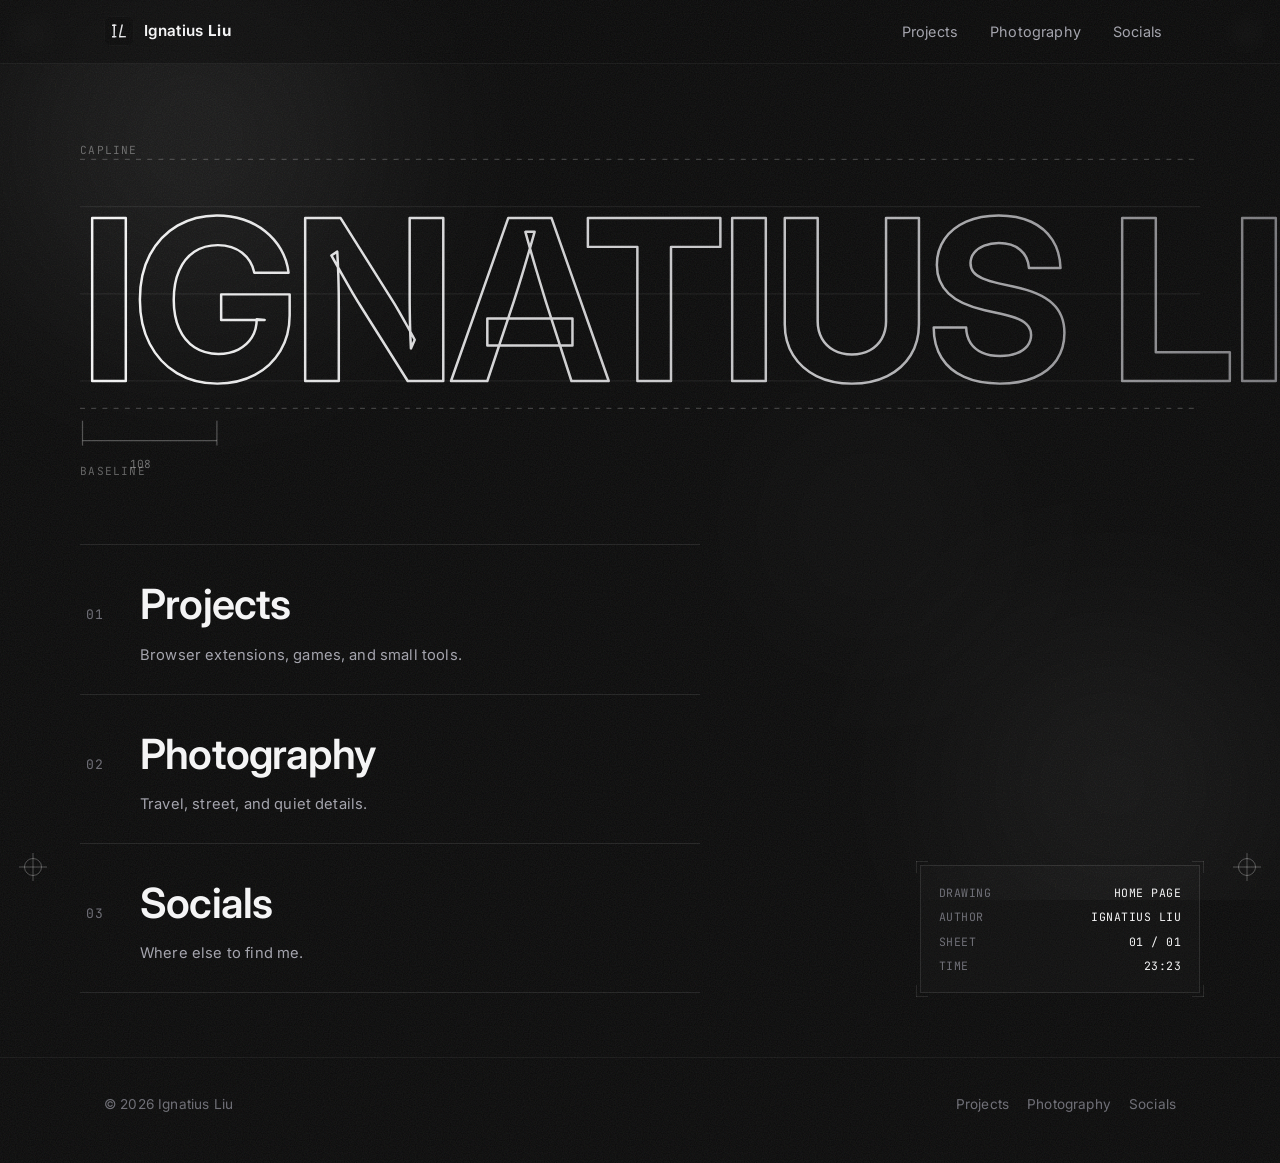
==== index.html @ beeda6ba "Redesign: minimal monochrome site with blueprint homepage Replace the Start Bootstrap resume templat" ====
<!DOCTYPE html>
<html lang="en">
<head>
  <meta charset="utf-8">
  <meta name="viewport" content="width=device-width, initial-scale=1">
  <title>Ignatius Liu</title>
  <meta name="description" content="Ignatius Liu — software, photography, and a quiet corner of the internet.">
  <meta name="theme-color" content="#0a0a0a">
  <meta name="color-scheme" content="dark">
  <meta property="og:title" content="Ignatius Liu">
  <meta property="og:description" content="Software, photography, and a quiet corner of the internet.">
  <meta property="og:type" content="website">
  <meta property="og:url" content="https://www.suitangi.me/">
  <link rel="icon" href="/assets/img/favicon.svg" type="image/svg+xml">
  <link rel="icon" href="/assets/img/favicon.ico" sizes="32x32">
  <link rel="apple-touch-icon" href="/assets/img/apple-touch-icon.png">
  <link rel="manifest" href="/assets/img/site.webmanifest">
  <link rel="preconnect" href="https://fonts.googleapis.com">
  <link rel="preconnect" href="https://fonts.gstatic.com" crossorigin>
  <link href="https://fonts.googleapis.com/css2?family=Inter:wght@400;500;600;700;800&family=JetBrains+Mono:wght@400;500&display=swap" rel="stylesheet">
  <link rel="stylesheet" href="/assets/css/site.css">
</head>
<body class="page-home">

  <!-- background glow + film grain -->
  <div class="bg-fx" aria-hidden="true">
    <span class="blob b1"></span>
    <span class="blob b2"></span>
    <span class="blob b3"></span>
    <div class="spotlight" id="spotlight"></div>
  </div>
  <div class="grain" aria-hidden="true"></div>

  <!-- blueprint registration marks (corners) -->
  <div class="reg-marks" aria-hidden="true">
    <span class="reg tl"></span><span class="reg tr"></span>
    <span class="reg bl"></span><span class="reg br"></span>
  </div>

  <nav class="nav" aria-label="Primary">
    <div class="wrap">
      <a class="brand" href="/" aria-label="Ignatius Liu — home">
        <img class="chip" src="/assets/img/logo.svg" alt="">
        <span class="name">Ignatius <b>Liu</b></span>
      </a>
      <button class="nav-toggle" aria-label="Toggle menu" aria-expanded="false">
        <svg viewBox="0 0 24 24" fill="none" stroke="currentColor" stroke-width="2" stroke-linecap="round"><path d="M4 7h16M4 12h16M4 17h16"/></svg>
      </button>
      <ul class="nav-links">
        <li><a href="/projects/">Projects</a></li>
        <li><a href="/photography/">Photography</a></li>
        <li><a href="/socials/">Socials</a></li>
      </ul>
    </div>
  </nav>

  <main>
    <section class="stage wrap">

      <!-- blueprint hero: the name as a technical drawing -->
      <div class="hero-drawing" data-reveal aria-hidden="true">
        <svg class="hero-svg" viewBox="0 0 900 280" preserveAspectRatio="xMidYMid meet">
          <defs>
            <linearGradient id="bp-stroke" x1="0" y1="0" x2="1" y2="0">
              <stop offset="0" stop-color="#ffffff" stop-opacity=".95"/>
              <stop offset=".55" stop-color="#dcdcdf" stop-opacity=".85"/>
              <stop offset="1" stop-color="#8a8a90" stop-opacity=".7"/>
            </linearGradient>
          </defs>

          <!-- faint construction grid -->
          <g stroke="rgba(255,255,255,.07)" stroke-width="1">
            <line x1="0" y1="60"  x2="900" y2="60"/>
            <line x1="0" y1="130" x2="900" y2="130"/>
            <line x1="0" y1="200" x2="900" y2="200"/>
          </g>

          <!-- baseline + capline, like a real letterform drawing -->
          <g stroke="rgba(255,255,255,.20)" stroke-width="1" stroke-dasharray="4 5">
            <line x1="0" y1="222" x2="900" y2="222"/>
            <line x1="0" y1="22"  x2="900" y2="22"/>
          </g>
          <g fill="rgba(255,255,255,.35)" font-family="JetBrains Mono, monospace" font-size="9" letter-spacing="1">
            <text x="0" y="18">CAPLINE</text>
            <text x="0" y="276">BASELINE</text>
          </g>

          <!-- the name, single line (desktop / tablet) -->
          <g class="name-1col" fill="none" stroke="url(#bp-stroke)" stroke-width="2" stroke-linecap="round" stroke-linejoin="round">
            <text x="0" y="200" font-family="Inter, sans-serif" font-size="180" font-weight="700" letter-spacing="-4">IGNATIUS LIU</text>
          </g>

          <!-- the name, two lines stacked (mobile) -->
          <g class="name-2col" fill="none" stroke="url(#bp-stroke)" stroke-width="2" stroke-linecap="round" stroke-linejoin="round">
            <text x="0" y="120" font-family="Inter, sans-serif" font-size="150" font-weight="700" letter-spacing="-3">IGNATIUS</text>
            <text x="0" y="240" font-family="Inter, sans-serif" font-size="150" font-weight="700" letter-spacing="-3">LIU</text>
          </g>

          <!-- dimension marks below a couple of glyphs -->
          <g stroke="rgba(255,255,255,.28)" stroke-width="1">
            <line x1="2"   y1="232" x2="2"   y2="252"/>
            <line x1="110" y1="232" x2="110" y2="252"/>
            <line x1="2"   y1="248" x2="110" y2="248"/>
          </g>
          <text x="40" y="270" fill="rgba(255,255,255,.4)" font-family="JetBrains Mono, monospace" font-size="9">108</text>
        </svg>
      </div>

      <!-- the blueprint "drawing": the three section links, now the focal point -->
      <nav class="index" data-reveal aria-label="Index">
        <a href="/projects/">
          <span class="i-row">
            <span class="i-num">01</span>
            <span class="i-name">Projects</span>
          </span>
          <span class="i-desc">Browser extensions, games, and small tools.</span>
        </a>
        <a href="/photography/">
          <span class="i-row">
            <span class="i-num">02</span>
            <span class="i-name">Photography</span>
          </span>
          <span class="i-desc">Travel, street, and quiet details.</span>
        </a>
        <a href="/socials/">
          <span class="i-row">
            <span class="i-num">03</span>
            <span class="i-name">Socials</span>
          </span>
          <span class="i-desc">Where else to find me.</span>
        </a>
      </nav>

      <!-- title block: name demoted, lives in the corner like a real drawing -->
      <aside class="title-block" data-reveal>
        <div class="tb-grid">
          <span class="tb-k">DRAWING</span><span class="tb-v">HOME PAGE</span>
          <span class="tb-k">AUTHOR</span>  <span class="tb-v">IGNATIUS LIU</span>
          <span class="tb-k">SHEET</span>   <span class="tb-v">01 / 01</span>
          <span class="tb-k">TIME</span>    <span class="tb-v"><span data-clock>— : —</span></span>
        </div>
      </aside>

    </section>
  </main>

  <footer class="footer">
    <div class="wrap">
      <span>© <span data-year>2026</span> Ignatius Liu</span>
      <div class="footer-links">
        <a href="/projects/">Projects</a>
        <a href="/photography/">Photography</a>
        <a href="/socials/">Socials</a>
      </div>
    </div>
  </footer>

  <script src="/assets/js/site.js"></script>
</body>
</html>
---- assets/css/site.css ----
/* ============================================================
   Ignatius Liu — site.css
   Minimal monochrome: black bg, glass surfaces, lofi grain,
   soft white/silver glow. One font, two weights.
   ============================================================ */

/* ---------- Design tokens ---------- */
:root {
  --bg:        #0a0a0a;            /* true-ish black            */
  --bg-soft:   #111114;            /* card/canvas elevation     */
  --text:      #f4f4f5;            /* primary text              */
  --text-dim:  #a1a1aa;            /* secondary text            */
  --text-mute: #6b6b73;            /* tertiary / meta           */
  --line:      rgba(255,255,255,.10);
  --line-soft: rgba(255,255,255,.06);

  /* glass surfaces (translucent white) */
  --glass-bg:     rgba(255,255,255,.045);
  --glass-bg-hi:  rgba(255,255,255,.07);
  --glass-border: rgba(255,255,255,.12);
  --glass-hl:     rgba(255,255,255,.18);   /* top inner highlight  */

  /* the monochrome "gradient": white -> silver -> grey */
  --shine: linear-gradient(105deg,#fff 0%,#dcdcdf 45%,#8a8a90 100%);

  --radius:    18px;
  --radius-sm: 12px;
  --maxw:      1120px;
  --nav-h:     64px;

  --font: "Inter", system-ui, -apple-system, "Segoe UI", Roboto, Helvetica, Arial, sans-serif;
  --serif: "Instrument Serif", "Times New Roman", Georgia, serif;
  --mono: "JetBrains Mono", ui-monospace, "SF Mono", Menlo, Consolas, monospace;
}

/* ---------- Reset-ish ---------- */
*, *::before, *::after { box-sizing: border-box; }
* { margin: 0; }
html { -webkit-text-size-adjust: 100%; scroll-behavior: smooth; }
body {
  font-family: var(--font);
  background: var(--bg);
  color: var(--text);
  line-height: 1.6;
  font-size: 16px;
  letter-spacing: .01em;
  -webkit-font-smoothing: antialiased;
  text-rendering: optimizeLegibility;
  overflow-x: hidden;
}
img, svg { display: block; max-width: 100%; }
a { color: inherit; text-decoration: none; }
button { font: inherit; cursor: pointer; }
ul { list-style: none; padding: 0; }

/* ---------- Background glow blobs ---------- */
.bg-fx {
  position: fixed;
  inset: 0;
  z-index: -2;
  pointer-events: none;
  overflow: hidden;
}
.blob {
  position: absolute;
  border-radius: 50%;
  filter: blur(90px);
  opacity: .55;
  background: radial-gradient(circle at center, rgba(255,255,255,.20), rgba(255,255,255,0) 70%);
}
.blob.b1 { width: 46vw; height: 46vw; top: -12vw; left: -8vw; animation: drift1 26s ease-in-out infinite; }
.blob.b2 { width: 38vw; height: 38vw; bottom: -10vw; right: -6vw; opacity: .4; animation: drift2 32s ease-in-out infinite; }
.blob.b3 { width: 26vw; height: 26vw; top: 40%; left: 55%; opacity: .25; animation: drift3 38s ease-in-out infinite; }

@keyframes drift1 { 0%,100%{transform:translate(0,0)} 50%{transform:translate(4vw,3vw)} }
@keyframes drift2 { 0%,100%{transform:translate(0,0)} 50%{transform:translate(-3vw,-2vw)} }
@keyframes drift3 { 0%,100%{transform:translate(0,0)} 50%{transform:translate(-2vw,2vw)} }

/* cursor-following spotlight (all pages) */
.spotlight {
  position: absolute;
  inset: 0;
  background: radial-gradient(
    420px circle at var(--mx, 50%) var(--my, 40%),
    rgba(255,255,255,.10),
    rgba(255,255,255,0) 70%
  );
  opacity: 0;
  transition: opacity .6s ease;
}
.spotlight.is-on { opacity: 1; }

/* ---------- Lo-fi film grain ---------- */
.grain {
  position: fixed;
  inset: -50%;
  z-index: 9999;
  pointer-events: none;
  opacity: .09;
  mix-blend-mode: screen;
  background-image: url("data:image/svg+xml,%3Csvg xmlns='http://www.w3.org/2000/svg' width='200' height='200'%3E%3Cfilter id='n'%3E%3CfeTurbulence type='fractalNoise' baseFrequency='0.85' numOctaves='3' stitchTiles='stitch'/%3E%3C/filter%3E%3Crect width='100%25' height='100%25' filter='url(%23n)'/%3E%3C/svg%3E");
  animation: grainShift 1.2s steps(6) infinite;
}
@keyframes grainShift {
  0%   { transform: translate(0,0); }
  20%  { transform: translate(-4%, 3%); }
  40%  { transform: translate(3%, -2%); }
  60%  { transform: translate(-2%, -4%); }
  80%  { transform: translate(4%, 2%); }
  100% { transform: translate(0,0); }
}

/* ---------- Layout helpers ---------- */
.wrap {
  width: 100%;
  max-width: var(--maxw);
  margin-inline: auto;
  padding-inline: 24px;
}
@media (max-width: 720px) {
  .wrap { padding-inline: 28px; }
}
.section { padding: 96px 0; }

/* shared eyebrow / section heading */
.eyebrow {
  font-size: .72rem;
  letter-spacing: .28em;
  text-transform: uppercase;
  color: var(--text-mute);
  margin-bottom: 14px;
}
.h-section {
  font-size: clamp(1.6rem, 4vw, 2.4rem);
  font-weight: 700;
  letter-spacing: -.02em;
  margin-bottom: 8px;
}
.section-lead {
  color: var(--text-dim);
  max-width: 52ch;
  margin-bottom: 44px;
}

/* ---------- Glass card primitive ---------- */
.glass {
  position: relative;
  background: var(--glass-bg);
  border: 1px solid var(--glass-border);
  border-radius: var(--radius);
  backdrop-filter: blur(14px) saturate(120%);
  -webkit-backdrop-filter: blur(14px) saturate(120%);
  box-shadow:
    0 1px 0 0 var(--glass-hl) inset,        /* top inner highlight   */
    0 20px 50px -24px rgba(0,0,0,.7);       /* drop shadow           */
}

/* ---------- Top navigation ---------- */
.nav {
  position: sticky;
  top: 0;
  z-index: 100;
  height: var(--nav-h);
  display: flex;
  align-items: center;
  backdrop-filter: blur(10px);
  -webkit-backdrop-filter: blur(10px);
  background: rgba(10,10,10,.55);
  border-bottom: 1px solid var(--line-soft);
}
.nav .wrap {
  display: flex;
  align-items: center;
  justify-content: space-between;
  gap: 16px;
}
.brand {
  display: inline-flex;
  align-items: center;
  gap: 10px;
  font-weight: 600;
  letter-spacing: .02em;
}
.brand .chip {
  width: 30px;
  height: 30px;
  border-radius: 8px;
  flex-shrink: 0;
}
.brand .name { font-size: .95rem; }
.brand .name b { font-weight: 700; }
.brand .name span { color: var(--text-mute); }

.nav-links {
  display: flex;
  align-items: center;
  gap: 4px;
}
.nav-links a {
  display: inline-block;
  padding: 8px 14px;
  border-radius: 999px;
  font-size: .9rem;
  color: var(--text-dim);
  transition: color .2s, background .2s;
}
.nav-links a:hover { color: var(--text); background: var(--glass-bg-hi); }
.nav-links a.active { color: var(--text); background: var(--glass-bg-hi); }

/* mobile menu toggle */
.nav-toggle {
  display: none;
  width: 40px; height: 40px;
  border: 1px solid var(--glass-border);
  background: var(--glass-bg);
  border-radius: 10px;
  color: var(--text);
  align-items: center;
  justify-content: center;
}
.nav-toggle svg { width: 20px; height: 20px; }

/* ---------- buttons (shared) ---------- */
.btn {
  display: inline-flex;
  align-items: center;
  gap: 9px;
  padding: 13px 22px;
  border-radius: 999px;
  font-size: .95rem;
  font-weight: 500;
  border: 1px solid var(--glass-border);
  transition: transform .2s, background .2s, border-color .2s;
}
.btn svg { width: 17px; height: 17px; }
.btn-primary {
  background: #f4f4f5;
  color: #0a0a0a;
  border-color: #f4f4f5;
}
.btn-primary:hover { transform: translateY(-2px); background: #fff; }
.btn-ghost { background: var(--glass-bg); color: var(--text); backdrop-filter: blur(10px); }
.btn-ghost:hover { transform: translateY(-2px); background: var(--glass-bg-hi); border-color: var(--glass-hl); }

/* ---------- STAGE — editorial homepage ---------- */
/* corner meta labels */
.stage-label {
  position: fixed;
  z-index: 5;
  font-size: .68rem;
  letter-spacing: .26em;
  text-transform: uppercase;
  color: var(--text-mute);
  pointer-events: none;
}
.stage-label.tl { top: calc(var(--nav-h) + 22px); left: 28px; }
.stage-label.tr { top: calc(var(--nav-h) + 22px); right: 28px; }
.stage-label.bl { bottom: 26px; left: 28px; }
.stage-label.br { bottom: 26px; right: 28px; }
.stage-label [data-clock] { color: var(--text-dim); font-variant-numeric: tabular-nums; }

/* ---------- STAGE — blueprint homepage ---------- */
/* the canvas / "drawing area": hero drawing up top, index + title block below */
.stage {
  min-height: calc(100vh - var(--nav-h));
  display: grid;
  grid-template-columns: 1fr auto;
  grid-template-rows: 1fr auto;
  align-items: end;
  gap: 40px 56px;
  padding: 32px 0 64px;
  position: relative;
}

/* blueprint hero — the name as a technical drawing */
.hero-drawing {
  grid-column: 1 / -1;            /* span full width across the top */
  margin-top: clamp(8px, 4vh, 56px);
  margin-bottom: 24px;
}
.hero-svg {
  width: 100%;
  height: auto;
  display: block;
  overflow: visible;
}
/* default: show the single-line name, hide the stacked mobile version */
.hero-svg .name-1col { display: block; }
.hero-svg .name-2col { display: none; }

/* registration marks at the viewport corners */
.reg-marks { position: fixed; inset: 0; z-index: 5; pointer-events: none; }
.reg-marks .reg {
  position: absolute;
  width: 18px; height: 18px;
  border: 1px solid rgba(255,255,255,.28);
  border-radius: 50%;
}
.reg-marks .reg::before, .reg-marks .reg::after {
  content: ""; position: absolute; background: rgba(255,255,255,.28);
}
.reg-marks .reg::before { left: 50%; top: -6px; bottom: -6px; width: 1px; transform: translateX(-50%); }
.reg-marks .reg::after  { top: 50%; left: -6px; right: -6px; height: 1px; transform: translateY(-50%); }
.reg-marks .tl { top: 24px; left: 24px; }
.reg-marks .tr { top: 24px; right: 24px; }
.reg-marks .bl { bottom: 24px; left: 24px; }
.reg-marks .br { bottom: 24px; right: 24px; }

/* the index — the real focal point */
.index {
  display: flex;
  flex-direction: column;
  border-top: 1px solid var(--line);
  max-width: 620px;
}
.index a {
  display: flex;
  flex-direction: column;
  gap: 6px;
  padding: 26px 6px;
  border-bottom: 1px solid var(--line);
  position: relative;
  transition: padding-left .35s cubic-bezier(.2,.8,.2,1);
}
.index .i-row {
  display: flex;
  align-items: baseline;
  gap: 22px;
}
.index .i-num {
  font-family: var(--mono);
  font-size: .82rem;
  color: var(--text-mute);
  letter-spacing: .08em;
  width: 32px;
}
.index .i-name {
  font-size: clamp(1.8rem, 4vw, 2.6rem);
  font-weight: 600;
  letter-spacing: -.02em;
  color: var(--text);
  transition: color .25s;
}
.index .i-meta {
  margin-left: auto;
  font-family: var(--mono);
  font-size: .72rem;
  letter-spacing: .04em;
  color: var(--text-mute);
}
.index .i-desc {
  font-size: .92rem;
  color: var(--text-dim);
  padding-left: 54px; /* align under .i-name */
}
/* hover sweep bar */
.index a::after {
  content: "";
  position: absolute;
  left: 0; bottom: -1px;
  height: 1px; width: 0;
  background: var(--shine);
  transition: width .45s cubic-bezier(.2,.8,.2,1);
}
.index a:hover { padding-left: 22px; }
.index a:hover .i-name { color: #fff; }
.index a:hover::after { width: 100%; }

/* title block — the draftsman's name, demoted to the corner */
.title-block {
  align-self: end;
  width: 280px;
  border: 1px solid var(--line);
  padding: 18px 18px 16px;
  background: rgba(255,255,255,.02);
  position: relative;
}
.title-block::before {
  /* corner tick marks, like an engineering drawing */
  content: "";
  position: absolute;
  inset: -5px;
  background:
    linear-gradient(var(--line), var(--line)) top left/12px 1px no-repeat,
    linear-gradient(var(--line), var(--line)) top left/1px 12px no-repeat,
    linear-gradient(var(--line), var(--line)) top right/12px 1px no-repeat,
    linear-gradient(var(--line), var(--line)) top right/1px 12px no-repeat,
    linear-gradient(var(--line), var(--line)) bottom left/12px 1px no-repeat,
    linear-gradient(var(--line), var(--line)) bottom left/1px 12px no-repeat,
    linear-gradient(var(--line), var(--line)) bottom right/12px 1px no-repeat,
    linear-gradient(var(--line), var(--line)) bottom right/1px 12px no-repeat;
  pointer-events: none;
}
.tb-grid {
  display: grid;
  grid-template-columns: auto 1fr;
  gap: 6px 16px;
  font-family: var(--mono);
  font-size: .72rem;
  letter-spacing: .04em;
}
.tb-k { color: var(--text-mute); }
.tb-v { color: var(--text); text-align: right; }
.tb-tag {
  font-size: .8rem;
  color: var(--text-dim);
  margin-top: 14px;
  padding-top: 12px;
  border-top: 1px solid var(--line-soft);
  font-style: italic;
}

/* ---------- Projects grid ---------- */
.grid-projects {
  display: grid;
  grid-template-columns: repeat(auto-fill, minmax(320px, 1fr));
  gap: 22px;
}
.project-card {
  padding: 28px;
  display: flex;
  flex-direction: column;
  gap: 14px;
  transition: transform .25s, background .25s, border-color .25s;
}
.project-card:hover {
  transform: translateY(-4px);
  background: var(--glass-bg-hi);
  border-color: var(--glass-hl);
}
.project-card .pc-top {
  display: flex;
  align-items: center;
  justify-content: space-between;
  gap: 12px;
}
.project-card .pc-icon {
  width: 42px; height: 42px;
  border-radius: 11px;
  display: grid; place-items: center;
  background: var(--glass-bg-hi);
  border: 1px solid var(--glass-border);
}
.project-card .pc-icon svg { width: 20px; height: 20px; color: var(--text-dim); }
.project-card .pc-type { font-size: .72rem; letter-spacing: .2em; text-transform: uppercase; color: var(--text-mute); }
.project-card h3 { font-size: 1.3rem; font-weight: 700; letter-spacing: -.01em; }
.project-card p { color: var(--text-dim); font-size: .95rem; }
.tags { display: flex; flex-wrap: wrap; gap: 7px; margin-top: auto; }
.tag {
  font-size: .72rem;
  color: var(--text-dim);
  padding: 4px 10px;
  border-radius: 999px;
  border: 1px solid var(--line);
  background: rgba(255,255,255,.03);
}
.project-card .pc-link {
  display: inline-flex; align-items: center; gap: 7px;
  font-size: .88rem; color: var(--text);
  margin-top: 4px;
}
.project-card .pc-link svg { width: 15px; height: 15px; transition: transform .2s; }
.project-card:hover .pc-link svg { transform: translate(2px,-2px); }

/* ---------- Photography: masonry + lightbox ---------- */
.masonry {
  columns: 3 280px;
  column-gap: 16px;
}
.masonry figure {
  break-inside: avoid;
  margin: 0 0 16px;
  border-radius: var(--radius-sm);
  overflow: hidden;
  border: 1px solid var(--line-soft);
  background: var(--bg-soft);
  cursor: zoom-in;
  position: relative;
  transition: transform .25s, border-color .25s;
}
.masonry figure:hover { transform: translateY(-3px); border-color: var(--glass-border); }
.masonry img {
  width: 100%;
  height: auto;
  filter: grayscale(15%);
  transition: filter .3s;
}
.masonry figure:hover img { filter: grayscale(0%); }
.masonry figcaption {
  position: absolute;
  left: 0; right: 0; bottom: 0;
  padding: 18px 14px 11px;
  font-size: .78rem;
  color: var(--text);
  background: linear-gradient(to top, rgba(0,0,0,.7), transparent);
  opacity: 0;
  transition: opacity .25s;
}
.masonry figure:hover figcaption { opacity: 1; }

/* lightbox */
.lightbox {
  position: fixed;
  inset: 0;
  z-index: 1000;
  display: none;
  align-items: center;
  justify-content: center;
  background: rgba(5,5,5,.92);
  backdrop-filter: blur(8px);
}
.lightbox.open { display: flex; }
.lightbox img {
  max-width: 92vw;
  max-height: 86vh;
  border-radius: 10px;
  box-shadow: 0 30px 80px -20px rgba(0,0,0,.9);
}
.lb-btn {
  position: absolute;
  width: 48px; height: 48px;
  display: grid; place-items: center;
  border-radius: 50%;
  border: 1px solid var(--glass-border);
  background: var(--glass-bg);
  color: var(--text);
  backdrop-filter: blur(10px);
  transition: background .2s;
}
.lb-btn:hover { background: var(--glass-bg-hi); }
.lb-btn svg { width: 22px; height: 22px; }
.lb-close { top: 22px; right: 22px; }
.lb-prev { left: 22px; top: 50%; transform: translateY(-50%); }
.lb-next { right: 22px; top: 50%; transform: translateY(-50%); }
.lb-counter {
  position: absolute;
  bottom: 22px; left: 50%;
  transform: translateX(-50%);
  font-size: .82rem;
  color: var(--text-dim);
  letter-spacing: .1em;
}

/* ---------- Socials ---------- */
.socials {
  display: grid;
  grid-template-columns: repeat(auto-fill, minmax(280px, 1fr));
  gap: 16px;
}
.social-card {
  display: flex;
  align-items: center;
  gap: 16px;
  padding: 20px 22px;
  transition: transform .25s, background .25s, border-color .25s;
}
.social-card:hover {
  transform: translateY(-3px);
  background: var(--glass-bg-hi);
  border-color: var(--glass-hl);
}
.social-card .sc-icon {
  width: 44px; height: 44px;
  border-radius: 12px;
  display: grid; place-items: center;
  background: var(--glass-bg-hi);
  border: 1px solid var(--glass-border);
  flex-shrink: 0;
}
.social-card .sc-icon svg { width: 22px; height: 22px; color: var(--text); }
.social-card .sc-label { font-size: .72rem; color: var(--text-mute); letter-spacing: .12em; text-transform: uppercase; }
.social-card .sc-handle { font-weight: 600; }
.social-card .sc-arrow { margin-left: auto; color: var(--text-mute); transition: transform .2s, color .2s; }
.social-card:hover .sc-arrow { transform: translate(3px,-3px); color: var(--text); }

/* ---------- Footer ---------- */
.footer {
  border-top: 1px solid var(--line-soft);
  padding: 36px 0 48px;
  color: var(--text-mute);
  font-size: .85rem;
}
.footer .wrap { display: flex; flex-wrap: wrap; gap: 12px; justify-content: space-between; align-items: center; }
.footer-links { display: flex; gap: 18px; flex-wrap: wrap; }
.footer-links a:hover { color: var(--text); }

/* ---------- Scroll reveal ---------- */
[data-reveal] {
  opacity: 0;
  transform: translateY(18px);
  transition: opacity .7s ease, transform .7s ease;
}
[data-reveal].in { opacity: 1; transform: none; }

/* ---------- 404 ---------- */
.fourofour {
  min-height: calc(100vh - var(--nav-h));
  display: grid;
  place-items: center;
  text-align: center;
  padding: 40px 24px;
}
.fourofour .big {
  font-size: clamp(5rem, 22vw, 12rem);
  font-weight: 800;
  letter-spacing: -.05em;
  line-height: 1;
  background: var(--shine);
  -webkit-background-clip: text;
  background-clip: text;
  color: transparent;
}

/* ---------- Page header (interior pages) ---------- */
.page-head { padding: 72px 0 24px; }

/* ---------- Responsive ---------- */
@media (max-width: 720px) {
  .section { padding: 72px 0; }
  .nav-links {
    position: fixed;
    top: var(--nav-h);
    left: 0; right: 0;
    flex-direction: column;
    align-items: stretch;
    gap: 0;
    background: rgba(10,10,10,.96);
    backdrop-filter: blur(14px);
    border-bottom: 1px solid var(--line-soft);
    padding: 8px;
    transform: translateY(-130%);
    transition: transform .3s ease;
    z-index: 99;
  }
  .nav-links.open { transform: translateY(0); }
  .nav-links a { padding: 14px 16px; border-radius: 10px; }
  .nav-toggle { display: inline-flex; }
  .masonry { columns: 2 140px; }

  /* blueprint homepage collapses to a single column */
  .stage { grid-template-columns: 1fr; gap: 40px; padding: 40px 0 64px; }
  .title-block { width: 100%; }
  .reg-marks .reg { display: none; }
  .index .i-desc { padding-left: 0; }

  /* hero name wraps to two stacked lines on mobile */
  .hero-svg .name-1col { display: none; }
  .hero-svg .name-2col { display: block; }
}

@media (max-width: 460px) {
  .masonry { columns: 1; }
}

/* ---------- Accessibility: reduced motion ---------- */
@media (prefers-reduced-motion: reduce) {
  *, *::before, *::after {
    animation-duration: .001ms !important;
    animation-iteration-count: 1 !important;
    transition-duration: .001ms !important;
    scroll-behavior: auto !important;
  }
  .grain { display: none; }
  [data-reveal] { opacity: 1; transform: none; }
}

/* focus visibility */
a:focus-visible, button:focus-visible {
  outline: 2px solid #fff;
  outline-offset: 3px;
  border-radius: 6px;
}
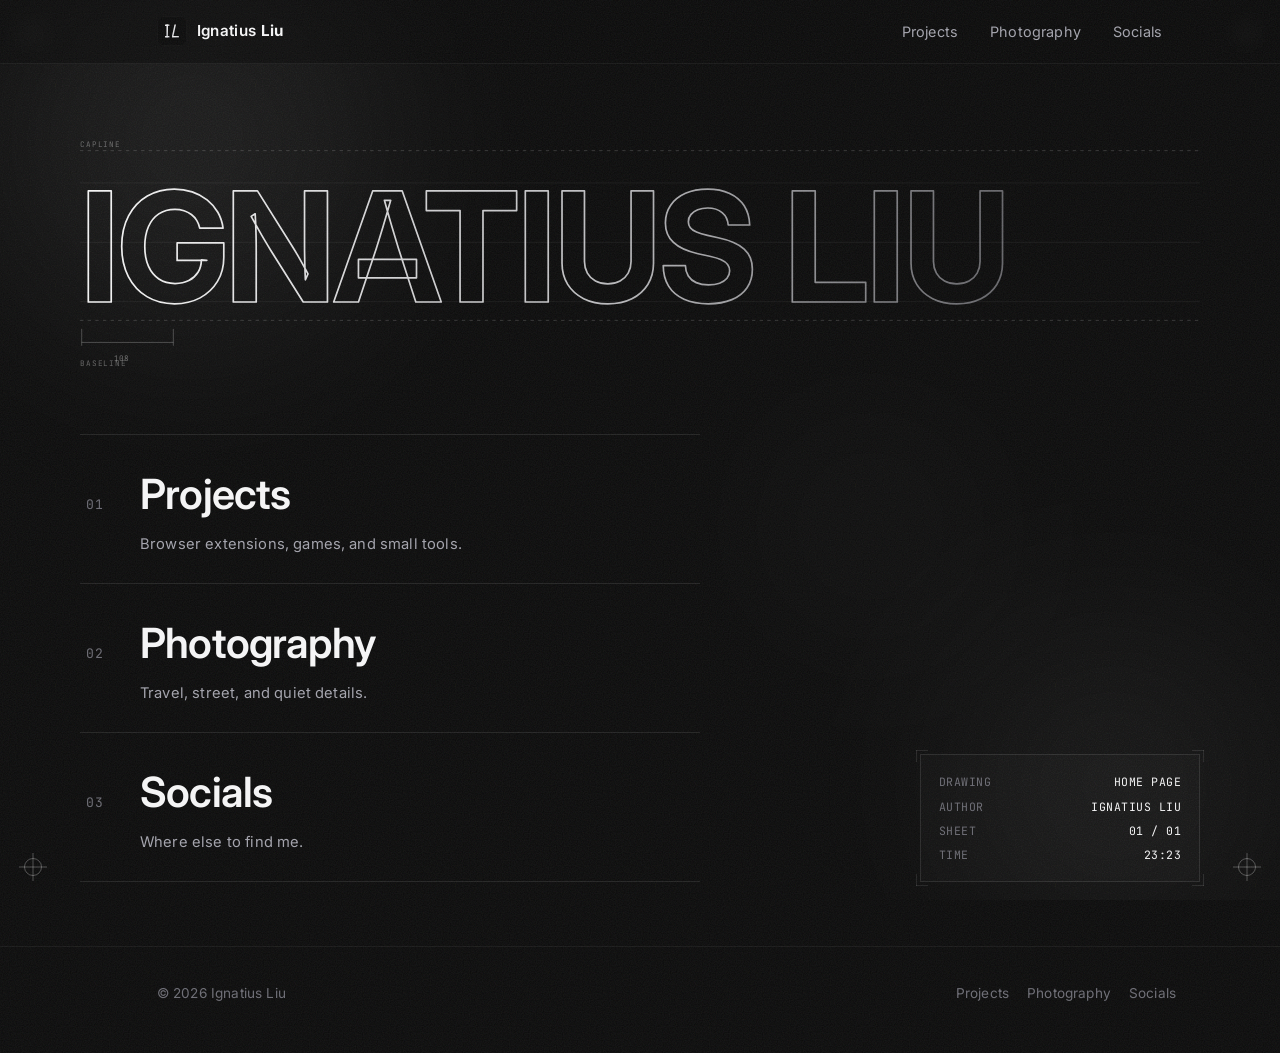
==== commit 467a2bd3: "Update" ====
--- a/index.html
+++ b/index.html
@@ -59,7 +59,7 @@
 
       <!-- blueprint hero: the name as a technical drawing -->
       <div class="hero-drawing" data-reveal aria-hidden="true">
-        <svg class="hero-svg" viewBox="0 0 900 280" preserveAspectRatio="xMidYMid meet">
+        <svg class="hero-svg" viewBox="0 0 1320 280" preserveAspectRatio="xMinYMid meet">
           <defs>
             <linearGradient id="bp-stroke" x1="0" y1="0" x2="1" y2="0">
               <stop offset="0" stop-color="#ffffff" stop-opacity=".95"/>
@@ -70,15 +70,15 @@
 
           <!-- faint construction grid -->
           <g stroke="rgba(255,255,255,.07)" stroke-width="1">
-            <line x1="0" y1="60"  x2="900" y2="60"/>
-            <line x1="0" y1="130" x2="900" y2="130"/>
-            <line x1="0" y1="200" x2="900" y2="200"/>
+            <line x1="0" y1="60"  x2="1320" y2="60"/>
+            <line x1="0" y1="130" x2="1320" y2="130"/>
+            <line x1="0" y1="200" x2="1320" y2="200"/>
           </g>
 
           <!-- baseline + capline, like a real letterform drawing -->
           <g stroke="rgba(255,255,255,.20)" stroke-width="1" stroke-dasharray="4 5">
-            <line x1="0" y1="222" x2="900" y2="222"/>
-            <line x1="0" y1="22"  x2="900" y2="22"/>
+            <line x1="0" y1="222" x2="1320" y2="222"/>
+            <line x1="0" y1="22"  x2="1320" y2="22"/>
           </g>
           <g fill="rgba(255,255,255,.35)" font-family="JetBrains Mono, monospace" font-size="9" letter-spacing="1">
             <text x="0" y="18">CAPLINE</text>
--- a/assets/css/site.css
+++ b/assets/css/site.css
@@ -111,14 +111,16 @@
 }
 
 /* ---------- Layout helpers ---------- */
+/* Left-biased container: content shares one left edge across all pages,
+   rather than floating in the horizontal center of wide screens. */
 .wrap {
   width: 100%;
   max-width: var(--maxw);
   margin-inline: auto;
-  padding-inline: 24px;
+  padding-inline: clamp(24px, 6vw, 96px) 24px;
 }
 @media (max-width: 720px) {
-  .wrap { padding-inline: 28px; }
+  .wrap { padding-inline: 24px; }
 }
 .section { padding: 96px 0; }
 
@@ -282,7 +284,7 @@
   width: 100%;
   height: auto;
   display: block;
-  overflow: visible;
+  overflow: hidden;               /* keep glyphs inside the box */
 }
 /* default: show the single-line name, hide the stacked mobile version */
 .hero-svg .name-1col { display: block; }
